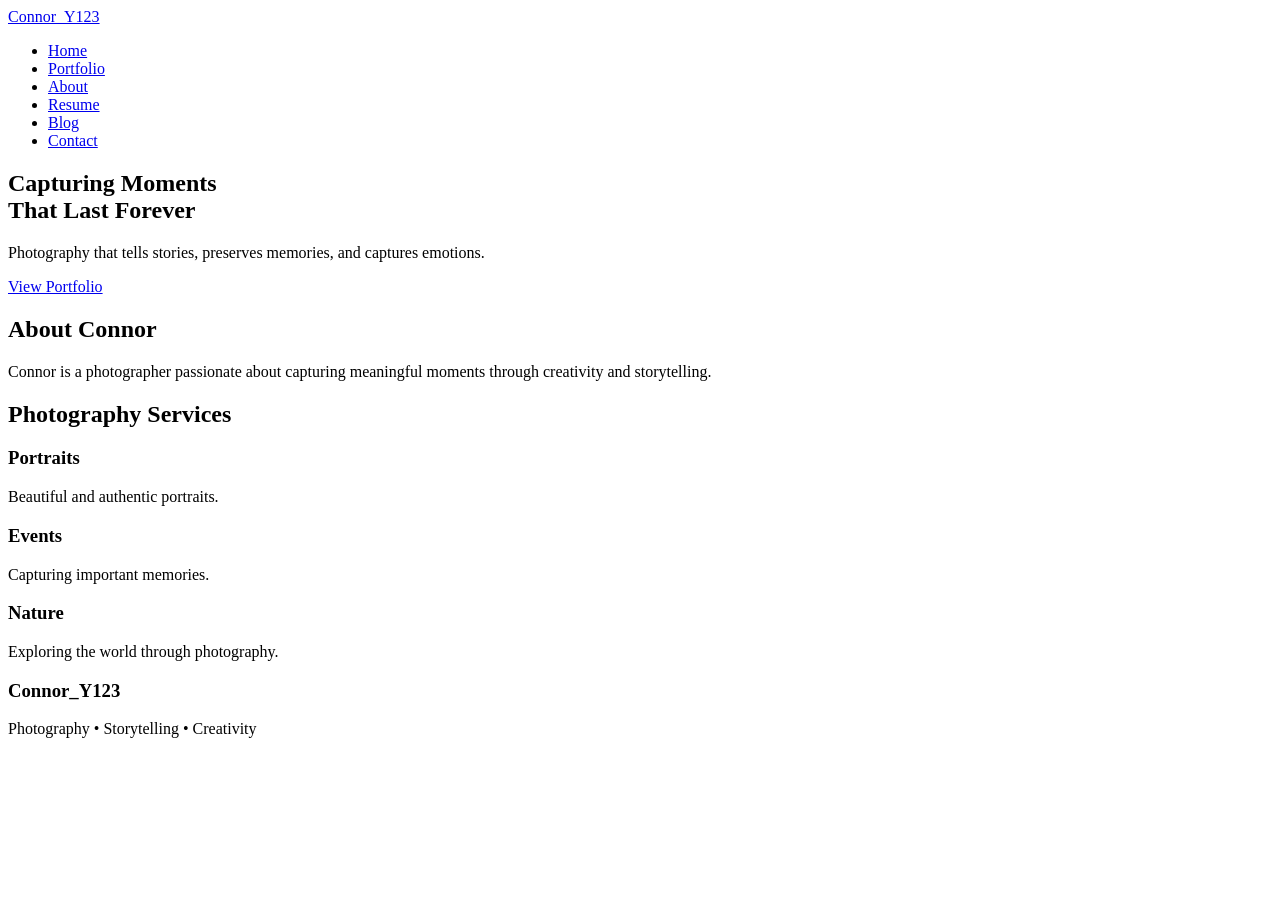
==== index.html @ 64ba4ea8 "Update index.html" ====
<!DOCTYPE html>
<html lang="en">

<head>

    <meta charset="UTF-8">
    <meta name="viewport" content="width=device-width, initial-scale=1.0">

    <title>Connor_Y123 | Photography</title>

    <link rel="stylesheet" href="css/style.css">

</head>


<body>

<header>

    <nav class="navbar">

        <a href="#" class="logo">
            Connor<span>_Y123</span>
        </a>

        <ul class="nav-links">

            <li><a href="#">Home</a></li>
            <li><a href="#">Portfolio</a></li>
            <li><a href="#">About</a></li>
            <li><a href="#">Resume</a></li>
            <li><a href="#">Blog</a></li>
            <li><a href="#">Contact</a></li>

        </ul>

    </nav>

</header>


<section class="hero">

    <div class="hero-content">

        <h1>
            Capturing Moments<br>
            That Last Forever
        </h1>

        <p>
            Photography that tells stories,
            preserves memories, and captures emotions.
        </p>


        <a href="#" class="button">
            View Portfolio
        </a>


    </div>

</section>



<section class="about">

    <h2>
        About Connor
    </h2>

    <p>
        Connor is a photographer passionate about
        capturing meaningful moments through creativity
        and storytelling.
    </p>

</section>



<section class="services">

    <h2>
        Photography Services
    </h2>


    <div class="cards">


        <div class="card">

            <h3>
                Portraits
            </h3>

            <p>
                Beautiful and authentic portraits.
            </p>

        </div>


        <div class="card">

            <h3>
                Events
            </h3>

            <p>
                Capturing important memories.
            </p>

        </div>


        <div class="card">

            <h3>
                Nature
            </h3>

            <p>
                Exploring the world through photography.
            </p>

        </div>


    </div>


</section>


<footer>

    <h3>
        Connor_Y123
    </h3>

    <p>
        Photography • Storytelling • Creativity
    </p>

</footer>


</body>

</html>
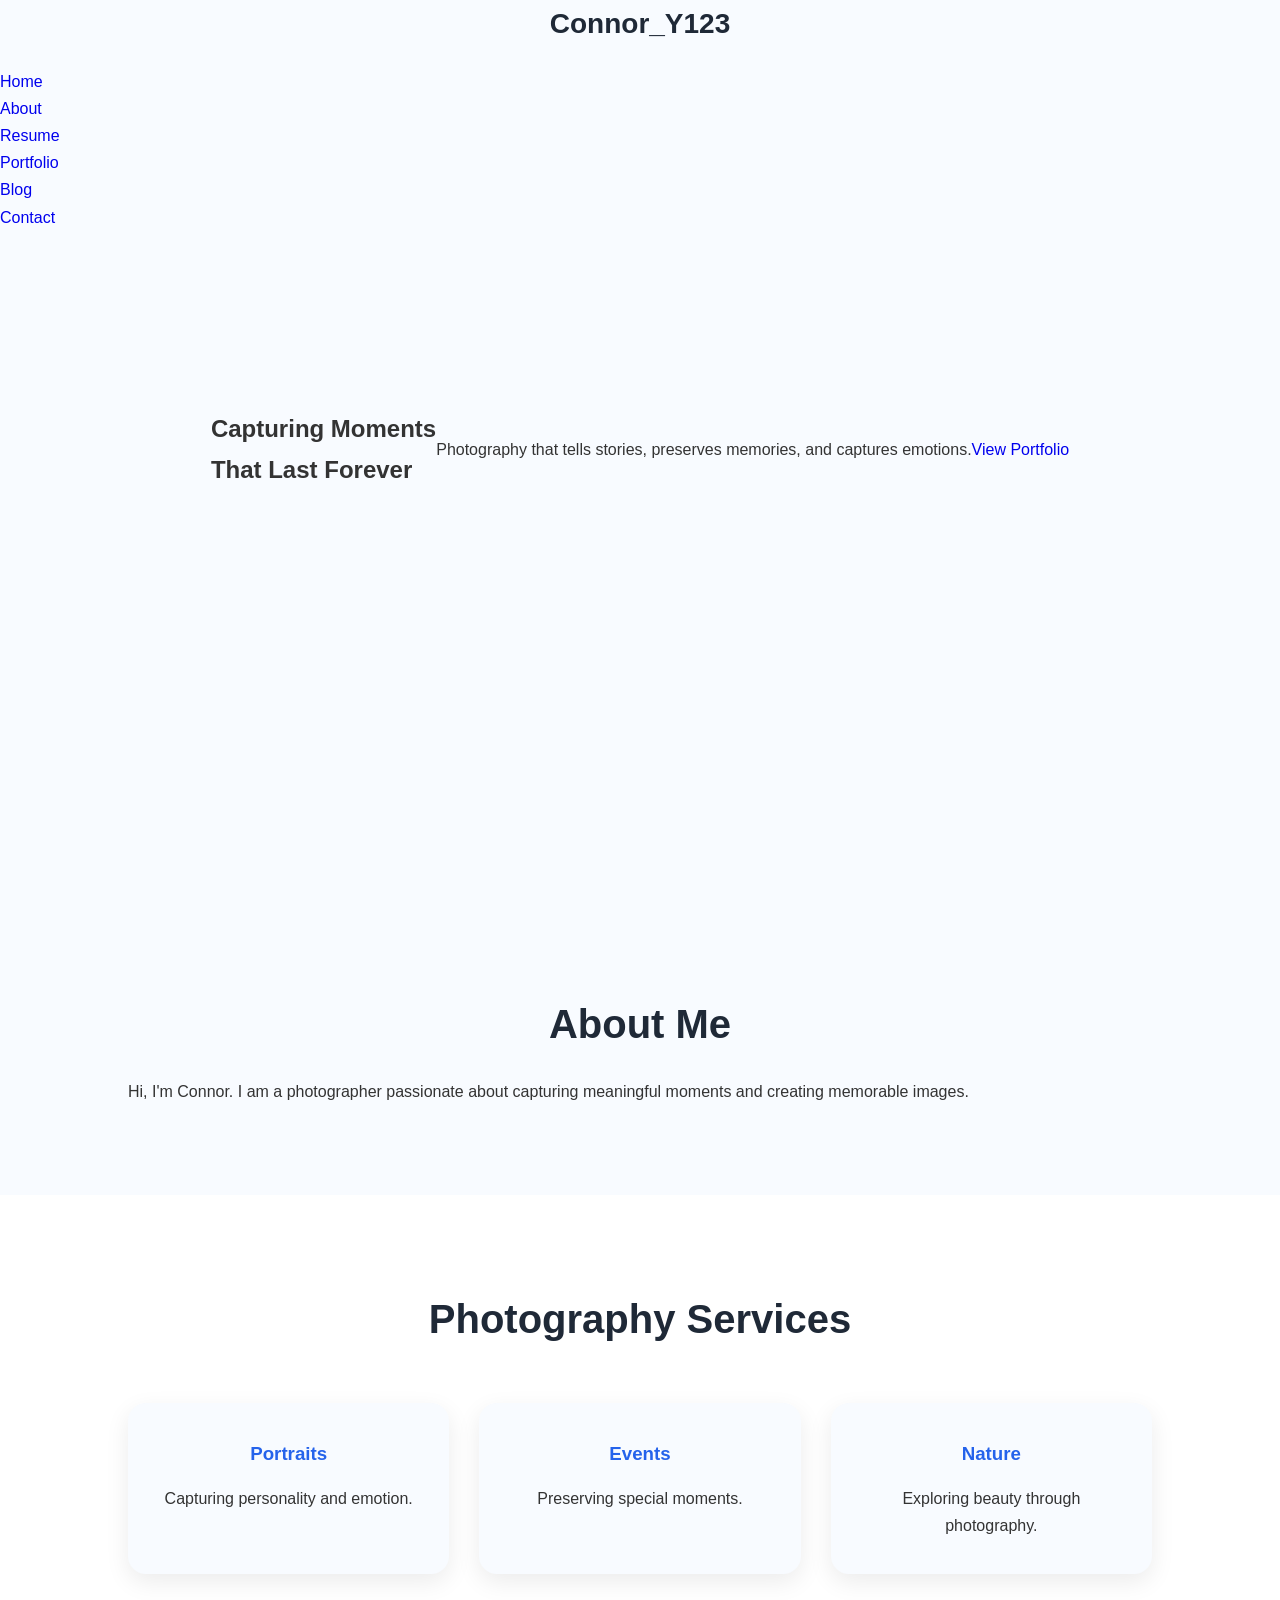
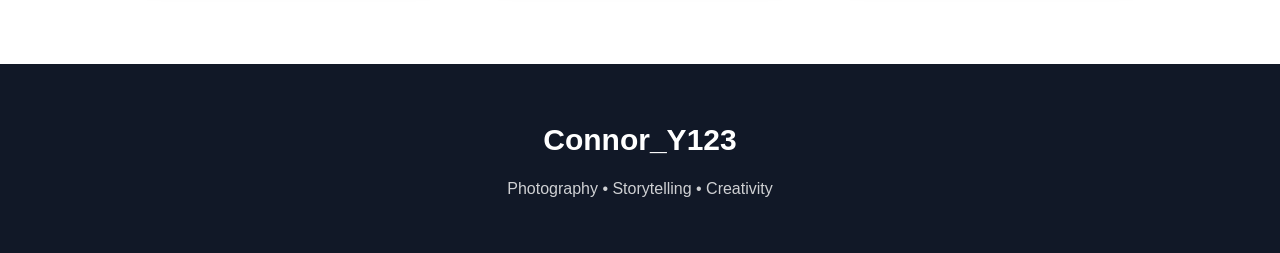
==== commit 85400163: "Update index.html" ====
--- a/index.html
+++ b/index.html
@@ -6,31 +6,32 @@
     <meta charset="UTF-8">
     <meta name="viewport" content="width=device-width, initial-scale=1.0">
 
-    <title>Connor_Y123 | Photography</title>
+    <title>Connor_Y123 Photography</title>
 
-    <link rel="stylesheet" href="css/style.css">
+    <link rel="stylesheet" href="style.css">
 
 </head>
 
 
 <body>
 
+
 <header>
 
-    <nav class="navbar">
+    <nav>
 
-        <a href="#" class="logo">
-            Connor<span>_Y123</span>
-        </a>
+        <h2 class="logo">
+            Connor_Y123
+        </h2>
 
-        <ul class="nav-links">
+        <ul>
 
-            <li><a href="#">Home</a></li>
-            <li><a href="#">Portfolio</a></li>
-            <li><a href="#">About</a></li>
-            <li><a href="#">Resume</a></li>
-            <li><a href="#">Blog</a></li>
-            <li><a href="#">Contact</a></li>
+            <li><a href="index.html">Home</a></li>
+            <li><a href="about.html">About</a></li>
+            <li><a href="resume.html">Resume</a></li>
+            <li><a href="portfolio.html">Portfolio</a></li>
+            <li><a href="blog.html">Blog</a></li>
+            <li><a href="contact.html">Contact</a></li>
 
         </ul>
 
@@ -39,45 +40,42 @@
 </header>
 
 
+
 <section class="hero">
 
-    <div class="hero-content">
+    <h1>
+        Capturing Moments<br>
+        That Last Forever
+    </h1>
 
-        <h1>
-            Capturing Moments<br>
-            That Last Forever
-        </h1>
+    <p>
+        Photography that tells stories,
+        preserves memories, and captures emotions.
+    </p>
 
-        <p>
-            Photography that tells stories,
-            preserves memories, and captures emotions.
-        </p>
-
-
-        <a href="#" class="button">
-            View Portfolio
-        </a>
-
-
-    </div>
+    <a class="button" href="portfolio.html">
+        View Portfolio
+    </a>
 
 </section>
+
 
 
 
 <section class="about">
 
     <h2>
-        About Connor
+        About Me
     </h2>
 
     <p>
-        Connor is a photographer passionate about
-        capturing meaningful moments through creativity
-        and storytelling.
+        Hi, I'm Connor. I am a photographer passionate
+        about capturing meaningful moments and creating
+        memorable images.
     </p>
 
 </section>
+
 
 
 
@@ -98,10 +96,11 @@
             </h3>
 
             <p>
-                Beautiful and authentic portraits.
+                Capturing personality and emotion.
             </p>
 
         </div>
+
 
 
         <div class="card">
@@ -111,10 +110,11 @@
             </h3>
 
             <p>
-                Capturing important memories.
+                Preserving special moments.
             </p>
 
         </div>
+
 
 
         <div class="card">
@@ -124,7 +124,7 @@
             </h3>
 
             <p>
-                Exploring the world through photography.
+                Exploring beauty through photography.
             </p>
 
         </div>
@@ -134,6 +134,8 @@
 
 
 </section>
+
+
 
 
 <footer>
@@ -149,6 +151,7 @@
 </footer>
 
 
+
 </body>
 
 </html>
--- a/style.css
+++ b/style.css
@@ -0,0 +1,1076 @@
+/* ===========================
+   GOOGLE FONT
+=========================== */
+
+@import url('https://fonts.googleapis.com/css2?family=Poppins:wght@300;400;500;600;700;800&display=swap');
+
+/* ===========================
+   RESET
+=========================== */
+
+*{
+    margin:0;
+    padding:0;
+    box-sizing:border-box;
+}
+
+html{
+    scroll-behavior:smooth;
+}
+
+body{
+    font-family:'Poppins',sans-serif;
+    background:#f8fbff;
+    color:#333;
+    line-height:1.7;
+}
+
+img{
+    width:100%;
+    display:block;
+}
+
+a{
+    text-decoration:none;
+}
+
+ul{
+    list-style:none;
+}
+
+section{
+    padding:90px 10%;
+}
+
+/* ===========================
+   COLORS
+=========================== */
+
+:root{
+
+    --primary:#2563eb;
+    --primary-dark:#1e40af;
+    --light-blue:#dbeafe;
+    --white:#ffffff;
+    --dark:#1f2937;
+    --gray:#6b7280;
+    --light:#f8fbff;
+
+}
+
+/* ===========================
+   BUTTONS
+=========================== */
+
+.btn{
+
+    display:inline-block;
+    margin-top:20px;
+    padding:14px 32px;
+
+    border-radius:50px;
+
+    font-weight:600;
+
+    transition:.35s ease;
+
+}
+
+.primary-btn{
+
+    background:var(--primary);
+    color:white;
+
+}
+
+.primary-btn:hover{
+
+    background:var(--primary-dark);
+
+    transform:translateY(-3px);
+
+}
+
+.secondary-btn{
+
+    border:2px solid white;
+    color:white;
+
+}
+
+.secondary-btn:hover{
+
+    background:white;
+    color:var(--primary);
+
+}
+
+/* ===========================
+   NAVBAR
+=========================== */
+
+header{
+
+    position:fixed;
+    width:100%;
+
+    top:0;
+    left:0;
+
+    z-index:1000;
+
+}
+
+.navbar{
+
+    display:flex;
+
+    justify-content:space-between;
+
+    align-items:center;
+
+    padding:20px 10%;
+
+    background:rgba(255,255,255,.92);
+
+    backdrop-filter:blur(12px);
+
+    box-shadow:0 2px 15px rgba(0,0,0,.06);
+
+}
+
+.logo{
+
+    font-size:28px;
+
+    font-weight:700;
+
+    color:var(--dark);
+
+}
+
+.logo span{
+
+    color:var(--primary);
+
+}
+
+.nav-links{
+
+    display:flex;
+
+    gap:35px;
+
+}
+
+.nav-links a{
+
+    color:var(--dark);
+
+    font-weight:500;
+
+    transition:.3s;
+
+}
+
+.nav-links a:hover{
+
+    color:var(--primary);
+
+}
+
+.active{
+
+    color:var(--primary)!important;
+
+}
+
+/* ===========================
+   PAGE HERO
+=========================== */
+
+.page-hero{
+
+    margin-top:90px;
+
+    text-align:center;
+
+    background:linear-gradient(135deg,#2563eb,#1e3a8a);
+
+    color:white;
+
+    padding:120px 10%;
+
+}
+
+.page-hero h1{
+
+    font-size:58px;
+
+    margin-bottom:20px;
+
+}
+
+.page-hero p{
+
+    font-size:20px;
+
+    opacity:.9;
+
+    max-width:650px;
+
+    margin:auto;
+
+}
+
+/* ===========================
+   GENERAL HEADINGS
+=========================== */
+
+h2{
+
+    font-size:40px;
+
+    color:var(--dark);
+
+    margin-bottom:20px;
+
+    text-align:center;
+
+}
+
+.section-text{
+
+    text-align:center;
+
+    color:var(--gray);
+
+    max-width:700px;
+
+    margin:auto;
+
+    margin-bottom:50px;
+
+}
+
+/* ===========================
+   FOOTER
+=========================== */
+
+footer{
+
+    background:#111827;
+
+    color:white;
+
+    text-align:center;
+
+    padding:50px 10%;
+
+}
+
+footer h3{
+
+    font-size:30px;
+
+    margin-bottom:10px;
+
+}
+
+.footer-links{
+
+    display:flex;
+
+    justify-content:center;
+
+    gap:30px;
+
+    margin:25px 0;
+
+    flex-wrap:wrap;
+
+}
+
+.footer-links a{
+
+    color:white;
+
+    transition:.3s;
+
+}
+
+.footer-links a:hover{
+
+    color:#60a5fa;
+
+}
+
+footer p{
+
+    opacity:.8;
+
+}
+
+/*==================================
+HERO
+==================================*/
+
+.hero{
+
+    height:100vh;
+
+    background:url("../images/hero.jpg") center center/cover no-repeat;
+
+    position:relative;
+
+    display:flex;
+
+    align-items:center;
+
+    justify-content:center;
+
+}
+
+.hero-overlay{
+
+    position:absolute;
+
+    inset:0;
+
+    background:rgba(0,0,0,.45);
+
+}
+
+.hero-content{
+
+    position:relative;
+
+    z-index:2;
+
+    max-width:750px;
+
+    text-align:center;
+
+    color:white;
+
+}
+
+.hero-content h1{
+
+    font-size:68px;
+
+    font-weight:700;
+
+    line-height:1.1;
+
+    margin-bottom:25px;
+
+}
+
+.hero-content p{
+
+    font-size:20px;
+
+    margin-bottom:35px;
+
+    opacity:.95;
+
+}
+
+.hero-buttons{
+
+    display:flex;
+
+    justify-content:center;
+
+    gap:20px;
+
+    flex-wrap:wrap;
+
+}
+
+/*==================================
+FEATURED GALLERY
+==================================*/
+
+.featured{
+
+    background:white;
+
+}
+
+.gallery{
+
+    display:grid;
+
+    grid-template-columns:repeat(auto-fit,minmax(300px,1fr));
+
+    gap:25px;
+
+    margin-top:60px;
+
+}
+
+.gallery img{
+
+    height:300px;
+
+    object-fit:cover;
+
+    border-radius:18px;
+
+    transition:.4s;
+
+    cursor:pointer;
+
+    box-shadow:0 10px 25px rgba(0,0,0,.08);
+
+}
+
+.gallery img:hover{
+
+    transform:scale(1.05);
+
+    box-shadow:0 15px 35px rgba(37,99,235,.25);
+
+}
+
+/*==================================
+ABOUT PREVIEW
+==================================*/
+
+.about-preview{
+
+    display:grid;
+
+    grid-template-columns:1fr 1fr;
+
+    gap:70px;
+
+    align-items:center;
+
+    background:#f8fbff;
+
+}
+
+.about-image img{
+
+    border-radius:25px;
+
+    box-shadow:0 20px 40px rgba(0,0,0,.12);
+
+}
+
+.about-text h2{
+
+    text-align:left;
+
+}
+
+.about-text p{
+
+    color:#555;
+
+    margin:25px 0;
+
+    font-size:18px;
+
+}
+
+/*==================================
+SERVICES
+==================================*/
+
+.services{
+
+    background:white;
+
+}
+
+.service-container{
+
+    display:grid;
+
+    grid-template-columns:repeat(auto-fit,minmax(250px,1fr));
+
+    gap:30px;
+
+    margin-top:50px;
+
+}
+
+.service-card{
+
+    background:white;
+
+    padding:40px;
+
+    text-align:center;
+
+    border-radius:18px;
+
+    transition:.35s;
+
+    box-shadow:0 8px 25px rgba(0,0,0,.08);
+
+}
+
+.service-card:hover{
+
+    transform:translateY(-10px);
+
+    box-shadow:0 18px 35px rgba(37,99,235,.2);
+
+}
+
+.service-card h3{
+
+    margin-bottom:18px;
+
+    color:#2563eb;
+
+    font-size:25px;
+
+}
+
+.service-card p{
+
+    color:#666;
+
+}
+
+/*==================================
+BLOG
+==================================*/
+
+.blog-preview{
+
+    background:#f8fbff;
+
+}
+
+.blog-container{
+
+    display:grid;
+
+    grid-template-columns:repeat(auto-fit,minmax(350px,1fr));
+
+    gap:35px;
+
+    margin-top:50px;
+
+}
+
+.blog-card{
+
+    background:white;
+
+    border-radius:20px;
+
+    overflow:hidden;
+
+    transition:.35s;
+
+    box-shadow:0 10px 25px rgba(0,0,0,.08);
+
+}
+
+.blog-card:hover{
+
+    transform:translateY(-8px);
+
+}
+
+.blog-card img{
+
+    height:240px;
+
+    object-fit:cover;
+
+}
+
+.blog-info{
+
+    padding:30px;
+
+}
+
+.blog-info h3{
+
+    margin-bottom:15px;
+
+}
+
+.blog-info p{
+
+    color:#666;
+
+    margin-bottom:20px;
+
+}
+
+.blog-info a{
+
+    color:#2563eb;
+
+    font-weight:600;
+
+}
+
+/*==================================
+CALL TO ACTION
+==================================*/
+
+.cta{
+
+    background:linear-gradient(135deg,#2563eb,#1e40af);
+
+    color:white;
+
+    text-align:center;
+
+}
+
+.cta h2{
+
+    color:white;
+
+    font-size:48px;
+
+}
+
+.cta p{
+
+    max-width:700px;
+
+    margin:20px auto 35px;
+
+    font-size:18px;
+
+}
+
+/*==================================
+ABOUT PAGE
+==================================*/
+
+.about-page{
+
+    display:grid;
+
+    grid-template-columns:1fr 1fr;
+
+    gap:70px;
+
+    align-items:center;
+
+    background:white;
+
+}
+
+.about-page img{
+
+    border-radius:25px;
+
+    box-shadow:0 15px 40px rgba(0,0,0,.12);
+
+}
+
+.about-content h2{
+
+    text-align:left;
+
+    margin-bottom:20px;
+
+}
+
+.about-content p{
+
+    color:#555;
+
+    margin-bottom:20px;
+
+    font-size:17px;
+
+}
+
+/*==================================
+MISSION
+==================================*/
+
+.mission{
+
+    background:#dbeafe;
+
+    text-align:center;
+
+}
+
+.mission p{
+
+    max-width:850px;
+
+    margin:auto;
+
+    font-size:18px;
+
+    color:#374151;
+
+}
+
+/*==================================
+SPECIALTIES
+==================================*/
+
+.specialties{
+
+    background:white;
+
+}
+
+.cards{
+
+    display:grid;
+
+    grid-template-columns:repeat(auto-fit,minmax(250px,1fr));
+
+    gap:30px;
+
+    margin-top:50px;
+
+}
+
+.card{
+
+    background:#f8fbff;
+
+    padding:35px;
+
+    border-radius:18px;
+
+    text-align:center;
+
+    transition:.3s;
+
+    box-shadow:0 8px 25px rgba(0,0,0,.08);
+
+}
+
+.card:hover{
+
+    transform:translateY(-8px);
+
+    box-shadow:0 18px 35px rgba(37,99,235,.18);
+
+}
+
+.card h3{
+
+    color:#2563eb;
+
+    margin-bottom:15px;
+
+}
+
+/*==================================
+GEAR
+==================================*/
+
+.gear{
+
+    background:#f8fbff;
+
+}
+
+.gear-grid{
+
+    display:grid;
+
+    grid-template-columns:repeat(auto-fit,minmax(220px,1fr));
+
+    gap:25px;
+
+    margin-top:50px;
+
+}
+
+.gear-box{
+
+    background:white;
+
+    padding:30px;
+
+    text-align:center;
+
+    border-radius:18px;
+
+    box-shadow:0 8px 25px rgba(0,0,0,.08);
+
+}
+
+.gear-box h3{
+
+    margin-bottom:15px;
+
+    color:#2563eb;
+
+}
+
+/*==================================
+FUN FACTS
+==================================*/
+
+.fun-facts{
+
+    background:white;
+
+}
+
+.facts{
+
+    display:grid;
+
+    grid-template-columns:repeat(auto-fit,minmax(180px,1fr));
+
+    gap:25px;
+
+    margin-top:50px;
+
+}
+
+.fact{
+
+    background:#2563eb;
+
+    color:white;
+
+    padding:35px;
+
+    border-radius:18px;
+
+    text-align:center;
+
+}
+
+.fact h3{
+
+    font-size:42px;
+
+    margin-bottom:15px;
+
+}
+
+/*==================================
+RESUME PAGE
+==================================*/
+
+.resume-section{
+
+    background:white;
+
+}
+
+.resume-card{
+
+    background:#f8fbff;
+
+    max-width:900px;
+
+    margin:35px auto;
+
+    padding:35px;
+
+    border-radius:20px;
+
+    box-shadow:0 10px 25px rgba(0,0,0,.08);
+
+}
+
+.resume-card h3{
+
+    color:#2563eb;
+
+    margin-bottom:10px;
+
+}
+
+.resume-card h4{
+
+    color:#6b7280;
+
+    margin-bottom:20px;
+
+}
+
+.resume-card ul{
+
+    list-style:disc;
+
+    padding-left:25px;
+
+}
+
+.resume-card li{
+
+    margin-bottom:10px;
+
+}
+
+/*==================================
+SKILLS
+==================================*/
+
+.skills-grid{
+
+    display:grid;
+
+    grid-template-columns:repeat(auto-fit,minmax(170px,1fr));
+
+    gap:18px;
+
+    margin-top:40px;
+
+}
+
+.skill{
+
+    background:#2563eb;
+
+    color:white;
+
+    padding:16px;
+
+    border-radius:50px;
+
+    text-align:center;
+
+    font-weight:600;
+
+    transition:.3s;
+
+}
+
+.skill:hover{
+
+    background:#1e40af;
+
+    transform:scale(1.05);
+
+}
+
+/*==================================
+SMOOTH ANIMATIONS
+==================================*/
+
+.gallery img,
+.service-card,
+.card,
+.resume-card,
+.blog-card,
+.gear-box,
+.fact{
+
+    transition:all .35s ease;
+
+}
+
+/*==================================
+RESPONSIVE
+==================================*/
+
+@media(max-width:900px){
+
+    .hero-content h1{
+
+        font-size:48px;
+
+    }
+
+    .page-hero h1{
+
+        font-size:42px;
+
+    }
+
+    .about-preview,
+    .about-page{
+
+        grid-template-columns:1fr;
+
+        text-align:center;
+
+    }
+
+    .about-text h2,
+    .about-content h2{
+
+        text-align:center;
+
+    }
+
+    .navbar{
+
+        flex-direction:column;
+
+        gap:15px;
+
+        padding:20px;
+
+    }
+
+    .nav-links{
+
+        flex-wrap:wrap;
+
+        justify-content:center;
+
+        gap:18px;
+
+    }
+
+}
+
+@media(max-width:600px){
+
+    section{
+
+        padding:70px 8%;
+
+    }
+
+    .hero-content h1{
+
+        font-size:38px;
+
+    }
+
+    .hero-content p{
+
+        font-size:17px;
+
+    }
+
+    .page-hero{
+
+        padding:90px 8%;
+
+    }
+
+    .page-hero h1{
+
+        font-size:34px;
+
+    }
+
+    h2{
+
+        font-size:30px;
+
+    }
+
+    .cta h2{
+
+        font-size:34px;
+
+    }
+
+}
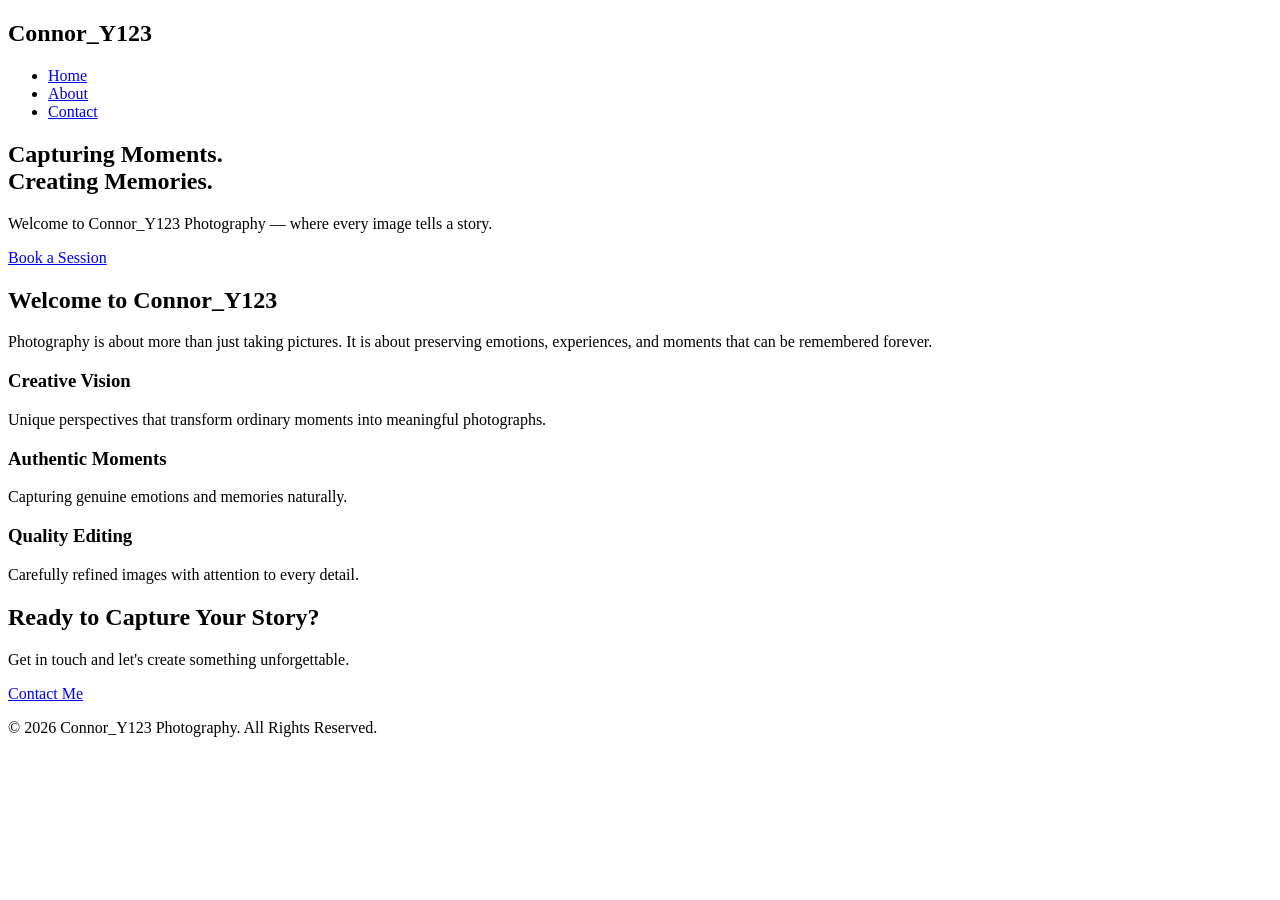
==== commit eae00324: "Update index.html" ====
--- a/index.html
+++ b/index.html
@@ -2,154 +2,114 @@
 <html lang="en">
 
 <head>
-
     <meta charset="UTF-8">
     <meta name="viewport" content="width=device-width, initial-scale=1.0">
-
-    <title>Connor_Y123 Photography</title>
-
-    <link rel="stylesheet" href="style.css">
-
+    <title>Connor_Y123 | Photography</title>
+    <link rel="stylesheet" href="css/style.css">
 </head>
-
 
 <body>
 
+    <!-- Navigation -->
+    <header>
+        <nav>
+            <h1 class="logo">Connor_Y123</h1>
 
-<header>
-
-    <nav>
-
-        <h2 class="logo">
-            Connor_Y123
-        </h2>
-
-        <ul>
-
-            <li><a href="index.html">Home</a></li>
-            <li><a href="about.html">About</a></li>
-            <li><a href="resume.html">Resume</a></li>
-            <li><a href="portfolio.html">Portfolio</a></li>
-            <li><a href="blog.html">Blog</a></li>
-            <li><a href="contact.html">Contact</a></li>
-
-        </ul>
-
-    </nav>
-
-</header>
+            <ul>
+                <li><a href="index.html">Home</a></li>
+                <li><a href="about.html">About</a></li>
+                <li><a href="contact.html">Contact</a></li>
+            </ul>
+        </nav>
+    </header>
 
 
+    <!-- Hero Section -->
+    <section class="hero">
 
-<section class="hero">
+        <div class="hero-content">
+            <h2>Capturing Moments.<br>Creating Memories.</h2>
 
-    <h1>
-        Capturing Moments<br>
-        That Last Forever
-    </h1>
+            <p>
+                Welcome to Connor_Y123 Photography — where every image tells a story.
+            </p>
 
-    <p>
-        Photography that tells stories,
-        preserves memories, and captures emotions.
-    </p>
+            <a href="contact.html" class="button">
+                Book a Session
+            </a>
+        </div>
 
-    <a class="button" href="portfolio.html">
-        View Portfolio
-    </a>
-
-</section>
+    </section>
 
 
+    <!-- Introduction Section -->
+    <section class="intro">
+
+        <h2>Welcome to Connor_Y123</h2>
+
+        <p>
+            Photography is about more than just taking pictures.
+            It is about preserving emotions, experiences, and moments
+            that can be remembered forever.
+        </p>
+
+    </section>
 
 
-<section class="about">
+    <!-- Features Section -->
+    <section class="features">
 
-    <h2>
-        About Me
-    </h2>
-
-    <p>
-        Hi, I'm Connor. I am a photographer passionate
-        about capturing meaningful moments and creating
-        memorable images.
-    </p>
-
-</section>
-
-
-
-
-<section class="services">
-
-    <h2>
-        Photography Services
-    </h2>
-
-
-    <div class="cards">
+        <div class="card">
+            <h3>Creative Vision</h3>
+            <p>
+                Unique perspectives that transform ordinary moments
+                into meaningful photographs.
+            </p>
+        </div>
 
 
         <div class="card">
-
-            <h3>
-                Portraits
-            </h3>
-
+            <h3>Authentic Moments</h3>
             <p>
-                Capturing personality and emotion.
+                Capturing genuine emotions and memories naturally.
             </p>
-
         </div>
 
 
-
         <div class="card">
-
-            <h3>
-                Events
-            </h3>
-
+            <h3>Quality Editing</h3>
             <p>
-                Preserving special moments.
+                Carefully refined images with attention to every detail.
             </p>
-
         </div>
 
+    </section>
 
 
-        <div class="card">
+    <!-- Call To Action -->
+    <section class="cta">
 
-            <h3>
-                Nature
-            </h3>
+        <h2>Ready to Capture Your Story?</h2>
 
-            <p>
-                Exploring beauty through photography.
-            </p>
+        <p>
+            Get in touch and let's create something unforgettable.
+        </p>
 
-        </div>
+        <a href="contact.html" class="button">
+            Contact Me
+        </a>
+
+    </section>
 
 
-    </div>
+    <!-- Footer -->
+    <footer>
 
+        <p>
+            © 2026 Connor_Y123 Photography. All Rights Reserved.
+        </p>
 
-</section>
-
-
-
-
-<footer>
-
-    <h3>
-        Connor_Y123
-    </h3>
-
-    <p>
-        Photography • Storytelling • Creativity
-    </p>
-
-</footer>
-
+    </footer>
 
 
 </body>
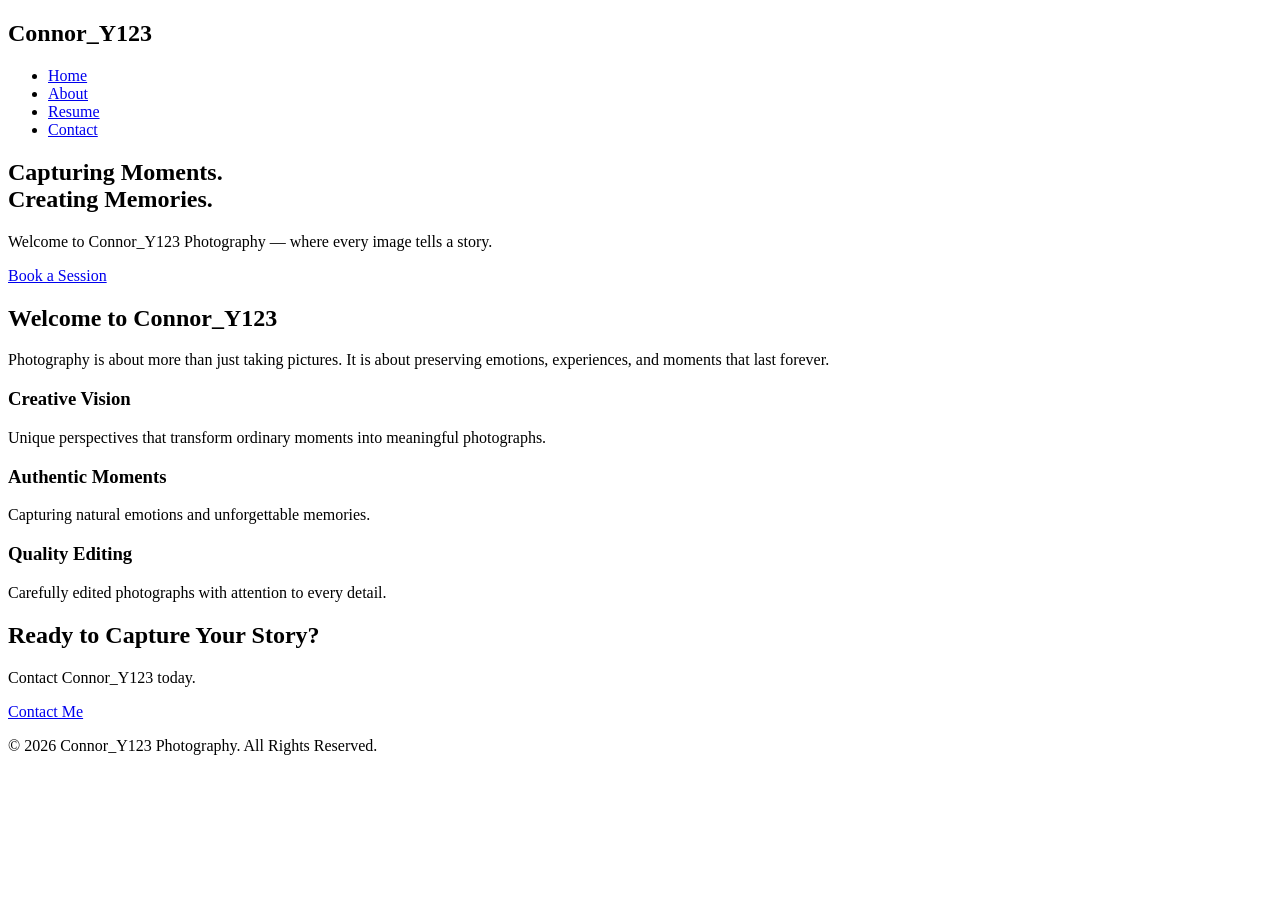
==== commit 5e9b5c86: "Update index.html" ====
--- a/index.html
+++ b/index.html
@@ -10,7 +10,6 @@
 
 <body>
 
-    <!-- Navigation -->
     <header>
         <nav>
             <h1 class="logo">Connor_Y123</h1>
@@ -18,91 +17,101 @@
             <ul>
                 <li><a href="index.html">Home</a></li>
                 <li><a href="about.html">About</a></li>
+                <li><a href="resume.html">Resume</a></li>
                 <li><a href="contact.html">Contact</a></li>
             </ul>
+
         </nav>
     </header>
 
 
-    <!-- Hero Section -->
-    <section class="hero">
+    <main>
 
-        <div class="hero-content">
-            <h2>Capturing Moments.<br>Creating Memories.</h2>
+        <section class="hero">
+
+            <div class="hero-content">
+
+                <h2>
+                    Capturing Moments.<br>
+                    Creating Memories.
+                </h2>
+
+                <p>
+                    Welcome to Connor_Y123 Photography —
+                    where every image tells a story.
+                </p>
+
+                <a href="contact.html" class="button">
+                    Book a Session
+                </a>
+
+            </div>
+
+        </section>
+
+
+        <section class="intro">
+
+            <h2>Welcome to Connor_Y123</h2>
 
             <p>
-                Welcome to Connor_Y123 Photography — where every image tells a story.
+                Photography is about more than just taking pictures.
+                It is about preserving emotions, experiences,
+                and moments that last forever.
+            </p>
+
+        </section>
+
+
+        <section class="features">
+
+            <div class="card">
+                <h3>Creative Vision</h3>
+                <p>
+                    Unique perspectives that transform ordinary
+                    moments into meaningful photographs.
+                </p>
+            </div>
+
+
+            <div class="card">
+                <h3>Authentic Moments</h3>
+                <p>
+                    Capturing natural emotions and unforgettable memories.
+                </p>
+            </div>
+
+
+            <div class="card">
+                <h3>Quality Editing</h3>
+                <p>
+                    Carefully edited photographs with attention
+                    to every detail.
+                </p>
+            </div>
+
+        </section>
+
+
+        <section class="cta">
+
+            <h2>
+                Ready to Capture Your Story?
+            </h2>
+
+            <p>
+                Contact Connor_Y123 today.
             </p>
 
             <a href="contact.html" class="button">
-                Book a Session
+                Contact Me
             </a>
-        </div>
 
-    </section>
+        </section>
+
+    </main>
 
 
-    <!-- Introduction Section -->
-    <section class="intro">
-
-        <h2>Welcome to Connor_Y123</h2>
-
-        <p>
-            Photography is about more than just taking pictures.
-            It is about preserving emotions, experiences, and moments
-            that can be remembered forever.
-        </p>
-
-    </section>
-
-
-    <!-- Features Section -->
-    <section class="features">
-
-        <div class="card">
-            <h3>Creative Vision</h3>
-            <p>
-                Unique perspectives that transform ordinary moments
-                into meaningful photographs.
-            </p>
-        </div>
-
-
-        <div class="card">
-            <h3>Authentic Moments</h3>
-            <p>
-                Capturing genuine emotions and memories naturally.
-            </p>
-        </div>
-
-
-        <div class="card">
-            <h3>Quality Editing</h3>
-            <p>
-                Carefully refined images with attention to every detail.
-            </p>
-        </div>
-
-    </section>
-
-
-    <!-- Call To Action -->
-    <section class="cta">
-
-        <h2>Ready to Capture Your Story?</h2>
-
-        <p>
-            Get in touch and let's create something unforgettable.
-        </p>
-
-        <a href="contact.html" class="button">
-            Contact Me
-        </a>
-
-    </section>
-
-
-    <!-- Footer -->
     <footer>
 
         <p>
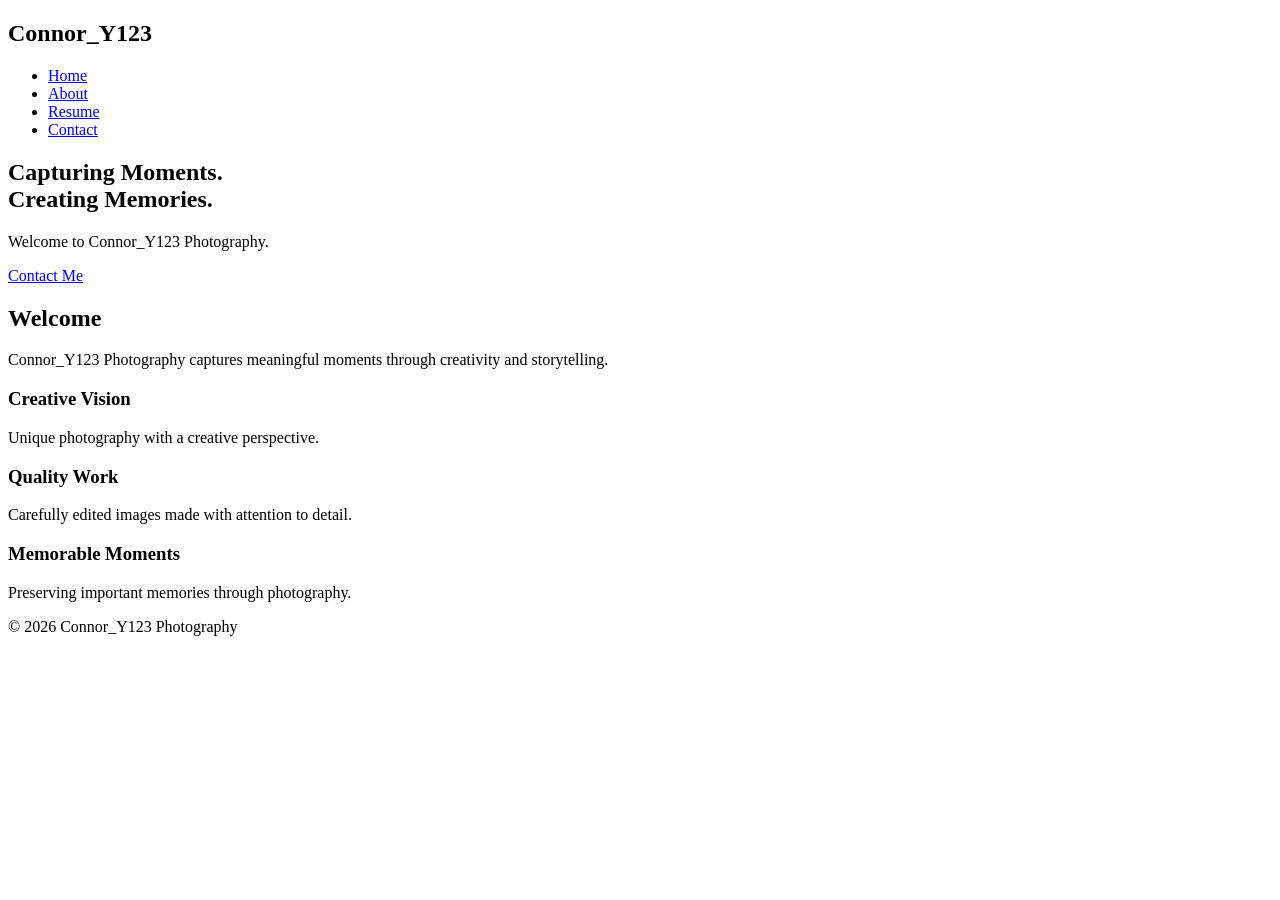
==== commit 4d57a88e: "Update index.html" ====
--- a/index.html
+++ b/index.html
@@ -4,14 +4,19 @@
 <head>
     <meta charset="UTF-8">
     <meta name="viewport" content="width=device-width, initial-scale=1.0">
-    <title>Connor_Y123 | Photography</title>
+
+    <title>Connor_Y123 Photography</title>
+
     <link rel="stylesheet" href="css/style.css">
 </head>
+
 
 <body>
 
     <header>
+
         <nav>
+
             <h1 class="logo">Connor_Y123</h1>
 
             <ul>
@@ -22,6 +27,7 @@
             </ul>
 
         </nav>
+
     </header>
 
 
@@ -29,35 +35,26 @@
 
         <section class="hero">
 
-            <div class="hero-content">
+            <h2>Capturing Moments.<br>Creating Memories.</h2>
 
-                <h2>
-                    Capturing Moments.<br>
-                    Creating Memories.
-                </h2>
+            <p>
+                Welcome to Connor_Y123 Photography.
+            </p>
 
-                <p>
-                    Welcome to Connor_Y123 Photography —
-                    where every image tells a story.
-                </p>
-
-                <a href="contact.html" class="button">
-                    Book a Session
-                </a>
-
-            </div>
+            <a href="contact.html" class="button">
+                Contact Me
+            </a>
 
         </section>
 
 
         <section class="intro">
 
-            <h2>Welcome to Connor_Y123</h2>
+            <h2>Welcome</h2>
 
             <p>
-                Photography is about more than just taking pictures.
-                It is about preserving emotions, experiences,
-                and moments that last forever.
+                Connor_Y123 Photography captures meaningful moments
+                through creativity and storytelling.
             </p>
 
         </section>
@@ -66,48 +63,39 @@
         <section class="features">
 
             <div class="card">
+
                 <h3>Creative Vision</h3>
+
                 <p>
-                    Unique perspectives that transform ordinary
-                    moments into meaningful photographs.
+                    Unique photography with a creative perspective.
                 </p>
+
             </div>
 
 
             <div class="card">
-                <h3>Authentic Moments</h3>
+
+                <h3>Quality Work</h3>
+
                 <p>
-                    Capturing natural emotions and unforgettable memories.
+                    Carefully edited images made with attention to detail.
                 </p>
+
             </div>
 
 
             <div class="card">
-                <h3>Quality Editing</h3>
+
+                <h3>Memorable Moments</h3>
+
                 <p>
-                    Carefully edited photographs with attention
-                    to every detail.
+                    Preserving important memories through photography.
                 </p>
+
             </div>
 
         </section>
 
-
-        <section class="cta">
-
-            <h2>
-                Ready to Capture Your Story?
-            </h2>
-
-            <p>
-                Contact Connor_Y123 today.
-            </p>
-
-            <a href="contact.html" class="button">
-                Contact Me
-            </a>
-
-        </section>
 
     </main>
 
@@ -115,7 +103,7 @@
     <footer>
 
         <p>
-            © 2026 Connor_Y123 Photography. All Rights Reserved.
+            © 2026 Connor_Y123 Photography
         </p>
 
     </footer>
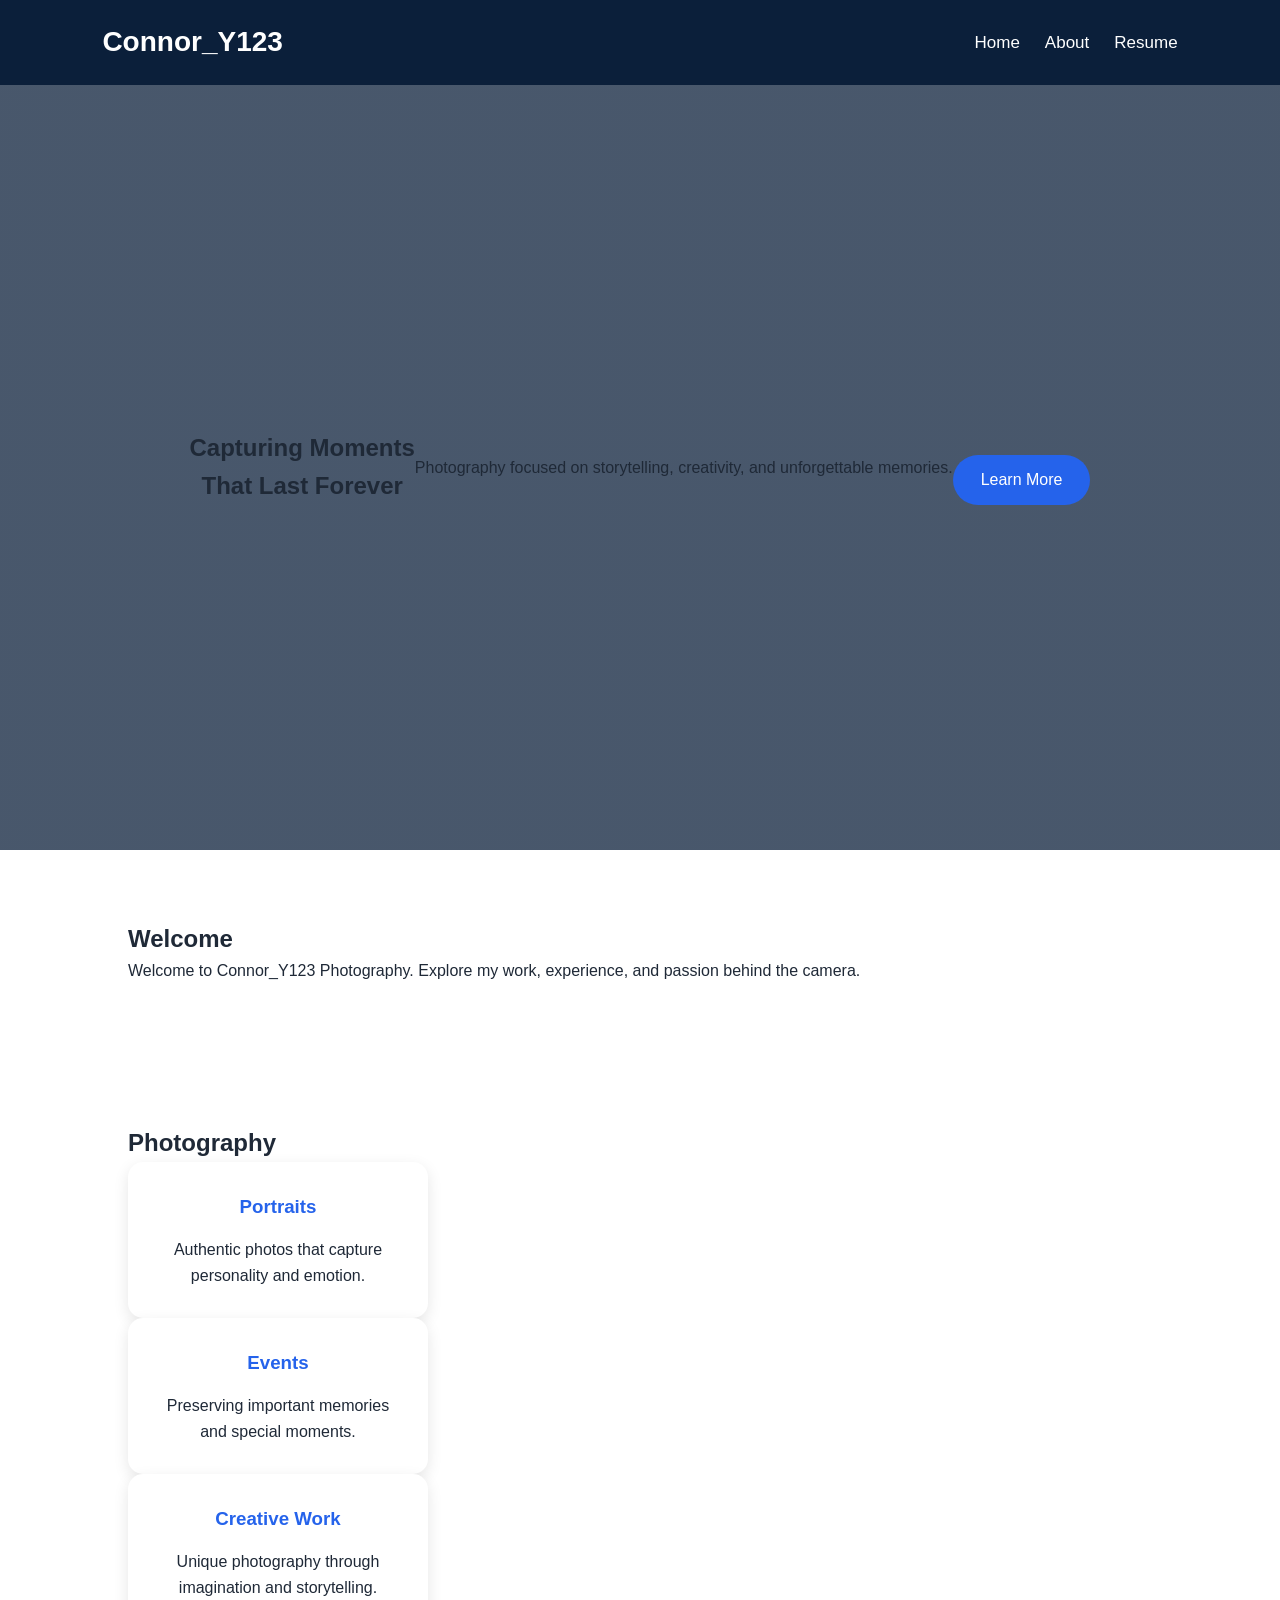
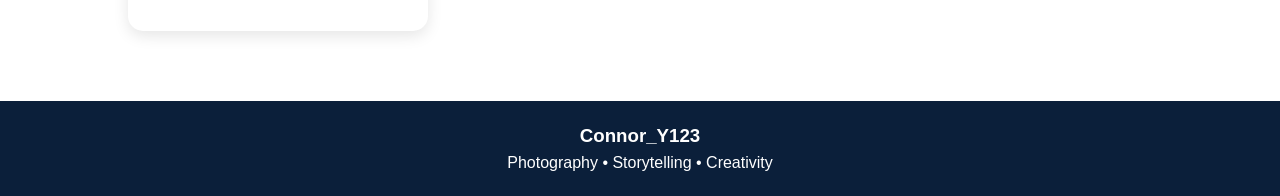
==== commit 8bdbc67d: "Update index.html" ====
--- a/index.html
+++ b/index.html
@@ -4,111 +4,93 @@
 <head>
     <meta charset="UTF-8">
     <meta name="viewport" content="width=device-width, initial-scale=1.0">
-
-    <title>Connor_Y123 Photography</title>
-
-    <link rel="stylesheet" href="css/style.css">
+    <title>Connor_Y123 | Photography</title>
+    <link rel="stylesheet" href="style.css">
 </head>
-
 
 <body>
 
-    <header>
+<header>
+    <nav>
+        <h2 class="logo">Connor_Y123</h2>
 
-        <nav>
-
-            <h1 class="logo">Connor_Y123</h1>
-
-            <ul>
-                <li><a href="index.html">Home</a></li>
-                <li><a href="about.html">About</a></li>
-                <li><a href="resume.html">Resume</a></li>
-                <li><a href="contact.html">Contact</a></li>
-            </ul>
-
-        </nav>
-
-    </header>
+        <ul>
+            <li><a href="index.html">Home</a></li>
+            <li><a href="about.html">About</a></li>
+            <li><a href="resume.html">Resume</a></li>
+        </ul>
+    </nav>
+</header>
 
 
-    <main>
+<section class="hero">
 
-        <section class="hero">
+    <h1>
+        Capturing Moments<br>
+        That Last Forever
+    </h1>
 
-            <h2>Capturing Moments.<br>Creating Memories.</h2>
+    <p>
+        Photography focused on storytelling,
+        creativity, and unforgettable memories.
+    </p>
 
-            <p>
-                Welcome to Connor_Y123 Photography.
-            </p>
+    <a href="about.html" class="button">
+        Learn More
+    </a>
 
-            <a href="contact.html" class="button">
-                Contact Me
-            </a>
-
-        </section>
+</section>
 
 
-        <section class="intro">
+<section>
 
-            <h2>Welcome</h2>
+    <h2>Welcome</h2>
 
-            <p>
-                Connor_Y123 Photography captures meaningful moments
-                through creativity and storytelling.
-            </p>
+    <p class="text">
+        Welcome to Connor_Y123 Photography.
+        Explore my work, experience, and passion
+        behind the camera.
+    </p>
 
-        </section>
+</section>
 
 
-        <section class="features">
+<section class="services">
 
-            <div class="card">
+    <h2>Photography</h2>
 
-                <h3>Creative Vision</h3>
+    <div class="cards">
 
-                <p>
-                    Unique photography with a creative perspective.
-                </p>
+        <div class="card">
+            <h3>Portraits</h3>
+            <p>Authentic photos that capture personality and emotion.</p>
+        </div>
 
-            </div>
+        <div class="card">
+            <h3>Events</h3>
+            <p>Preserving important memories and special moments.</p>
+        </div>
+
+        <div class="card">
+            <h3>Creative Work</h3>
+            <p>Unique photography through imagination and storytelling.</p>
+        </div>
+
+    </div>
+
+</section>
 
 
-            <div class="card">
+<footer>
 
-                <h3>Quality Work</h3>
+    <h3>Connor_Y123</h3>
 
-                <p>
-                    Carefully edited images made with attention to detail.
-                </p>
+    <p>
+        Photography • Storytelling • Creativity
+    </p>
 
-            </div>
-
-
-            <div class="card">
-
-                <h3>Memorable Moments</h3>
-
-                <p>
-                    Preserving important memories through photography.
-                </p>
-
-            </div>
-
-        </section>
-
-
-    </main>
-
-
-    <footer>
-
-        <p>
-            © 2026 Connor_Y123 Photography
-        </p>
-
-    </footer>
+</footer>
 
 
 </body>
-
 </html>
--- a/style.css
+++ b/style.css
@@ -0,0 +1,404 @@
+/* RESET */
+
+* {
+    margin: 0;
+    padding: 0;
+    box-sizing: border-box;
+}
+
+
+body {
+    font-family: Arial, Helvetica, sans-serif;
+    color: #1f2937;
+    background-color: white;
+    line-height: 1.6;
+}
+
+
+/* NAVBAR */
+
+header {
+    background-color: #0B1F3A;
+    padding: 20px 8%;
+}
+
+
+nav {
+    display: flex;
+    justify-content: space-between;
+    align-items: center;
+}
+
+
+.logo {
+    color: white;
+    font-size: 28px;
+}
+
+
+nav ul {
+    list-style: none;
+    display: flex;
+    gap: 25px;
+}
+
+
+nav ul li a {
+    color: white;
+    text-decoration: none;
+    font-size: 17px;
+    transition: 0.3s;
+}
+
+
+nav ul li a:hover {
+    color: #60a5fa;
+}
+
+
+
+/* BUTTON */
+
+.button {
+    display: inline-block;
+    margin-top: 25px;
+    padding: 12px 28px;
+
+    background-color: #2563EB;
+    color: white;
+
+    text-decoration: none;
+    border-radius: 30px;
+
+    transition: 0.3s;
+}
+
+
+.button:hover {
+    background-color: #1D4ED8;
+}
+
+
+
+/* HERO */
+
+.hero {
+
+    height: 85vh;
+
+    background:
+    linear-gradient(
+        rgba(11,31,58,0.75),
+        rgba(11,31,58,0.75)
+    ),
+    url("../images/hero.jpg");
+
+
+    background-size: cover;
+    background-position: center;
+
+    display: flex;
+    justify-content: center;
+    align-items: center;
+
+    text-align: center;
+
+}
+
+
+.hero-content {
+    color: white;
+    max-width: 750px;
+}
+
+
+.hero-content h2 {
+    font-size: 55px;
+    margin-bottom: 20px;
+}
+
+
+.hero-content p {
+    font-size: 20px;
+}
+
+
+
+/* GENERAL SECTIONS */
+
+section {
+    padding: 70px 10%;
+}
+
+
+.intro {
+    text-align: center;
+}
+
+
+.intro h2 {
+    color: #0B1F3A;
+    font-size: 36px;
+    margin-bottom: 20px;
+}
+
+
+.intro p {
+    max-width: 750px;
+    margin: auto;
+}
+
+
+
+/* FEATURE CARDS */
+
+.features {
+    background-color: #DBEAFE;
+
+    display: flex;
+    justify-content: center;
+    gap: 30px;
+}
+
+
+.card {
+
+    background-color: white;
+
+    width: 300px;
+
+    padding: 30px;
+
+    text-align: center;
+
+    border-radius: 15px;
+
+    box-shadow: 0px 5px 15px rgba(0,0,0,0.1);
+
+}
+
+
+.card h3 {
+    color: #2563EB;
+    margin-bottom: 15px;
+}
+
+
+
+/* CTA */
+
+.cta {
+
+    text-align: center;
+
+    background-color: #0B1F3A;
+
+    color: white;
+
+}
+
+
+.cta h2 {
+    font-size: 35px;
+    margin-bottom: 15px;
+}
+
+
+
+/* ABOUT PAGE */
+
+.about-hero {
+
+    background-color: #DBEAFE;
+
+    text-align: center;
+
+}
+
+
+.about-content {
+
+    max-width: 800px;
+
+    margin: auto;
+
+}
+
+
+.about-section {
+
+    text-align: center;
+
+}
+
+
+.about-section h2 {
+
+    color: #0B1F3A;
+
+    margin-bottom: 15px;
+
+}
+
+
+
+/* RESUME PAGE */
+
+.resume {
+
+    background-color: #f8fafc;
+
+}
+
+
+.resume-container {
+
+    max-width: 850px;
+
+    margin: auto;
+
+}
+
+
+.resume h2 {
+
+    text-align: center;
+
+    color: #0B1F3A;
+
+    font-size: 36px;
+
+}
+
+
+.resume-section {
+
+    background-color: white;
+
+    margin: 25px 0;
+
+    padding: 25px;
+
+    border-left: 5px solid #2563EB;
+
+    border-radius: 8px;
+
+}
+
+
+.resume-section h3 {
+
+    color: #2563EB;
+
+    margin-bottom: 10px;
+
+}
+
+
+.resume-section ul {
+
+    padding-left: 20px;
+
+}
+
+
+
+/* CONTACT PAGE */
+
+.contact {
+
+    text-align: center;
+
+}
+
+
+.contact form {
+
+    max-width: 600px;
+
+    margin: auto;
+
+}
+
+
+.contact input,
+.contact textarea {
+
+    width: 100%;
+
+    padding: 15px;
+
+    margin: 10px 0;
+
+    border: 1px solid #cbd5e1;
+
+    border-radius: 8px;
+
+    font-size: 16px;
+
+}
+
+
+.contact textarea {
+
+    height: 150px;
+
+}
+
+
+
+/* FOOTER */
+
+footer {
+
+    background-color: #0B1F3A;
+
+    color: white;
+
+    text-align: center;
+
+    padding: 20px;
+
+}
+
+
+
+/* MOBILE */
+
+@media(max-width:768px) {
+
+
+    nav {
+
+        flex-direction: column;
+
+        gap: 20px;
+
+    }
+
+
+    nav ul {
+
+        flex-direction: column;
+
+        text-align: center;
+
+    }
+
+
+    .hero-content h2 {
+
+        font-size: 38px;
+
+    }
+
+
+    .features {
+
+        flex-direction: column;
+
+        align-items: center;
+
+    }
+
+}
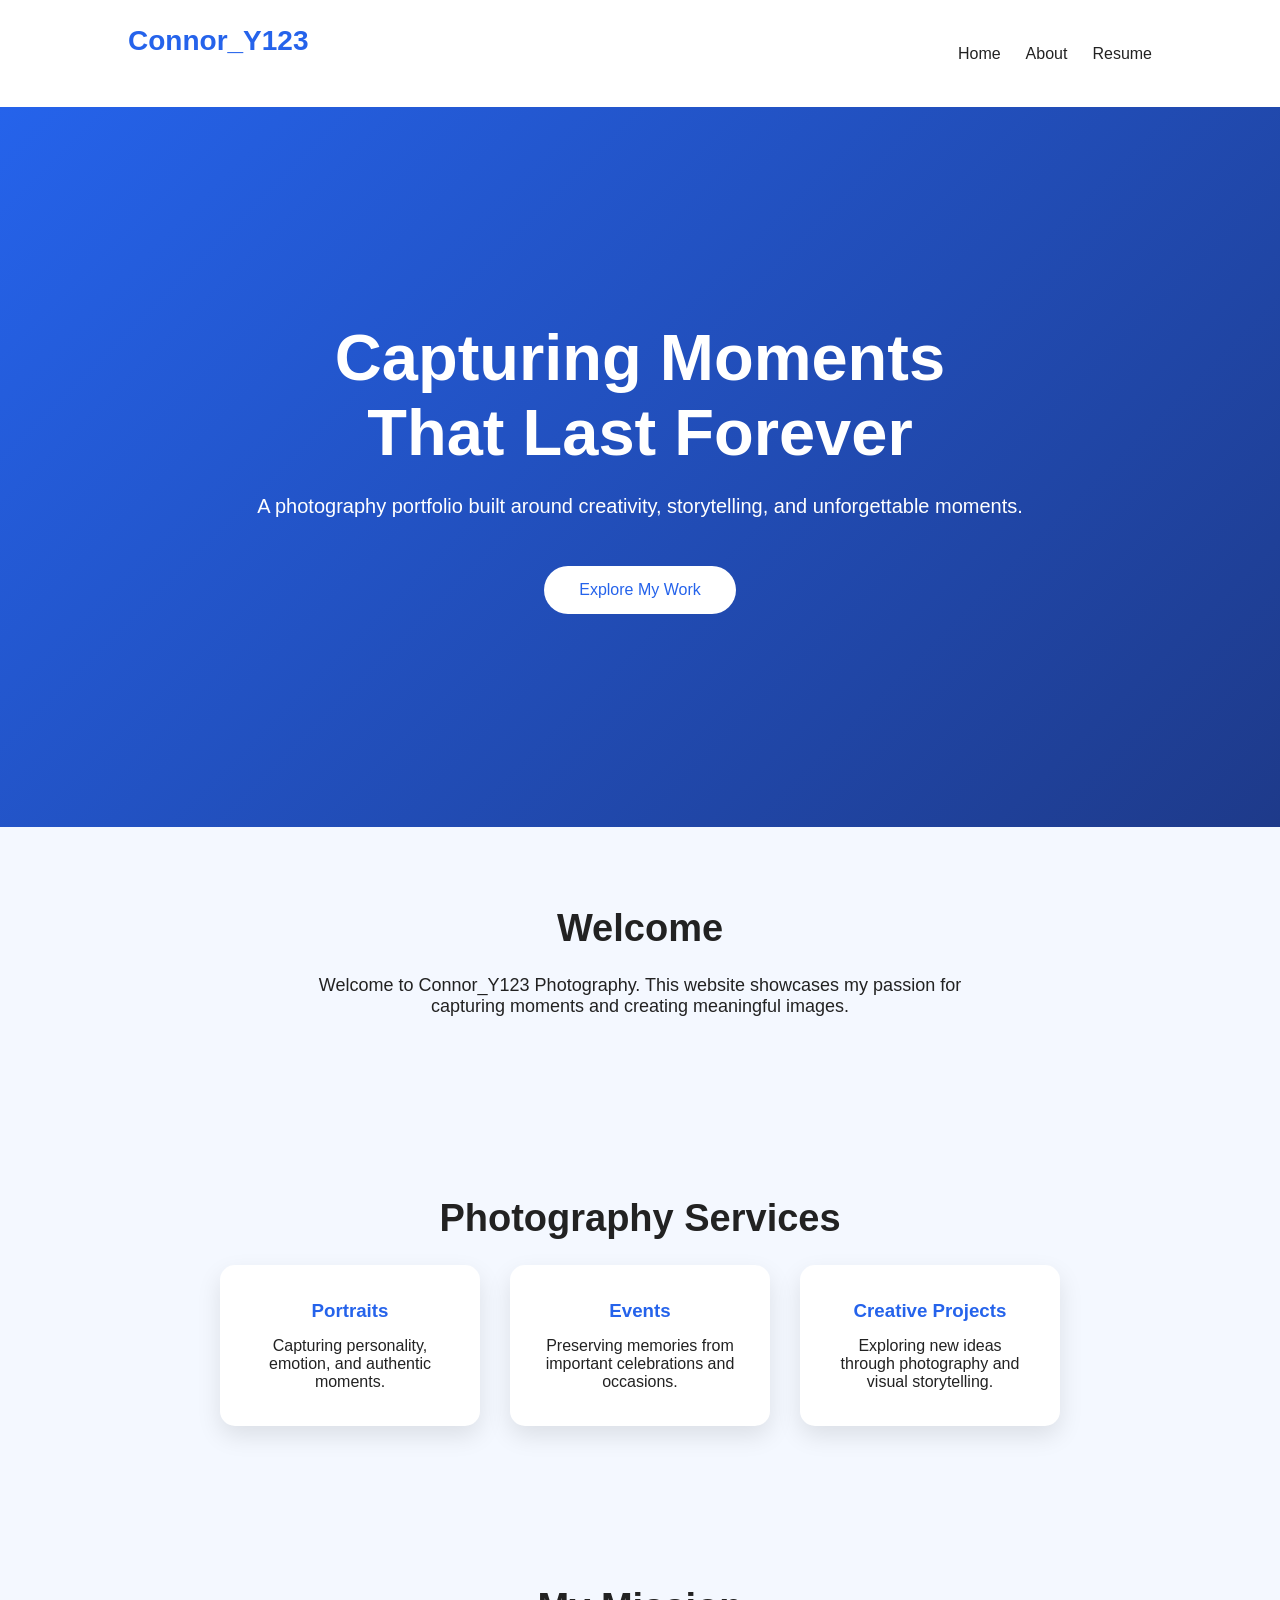
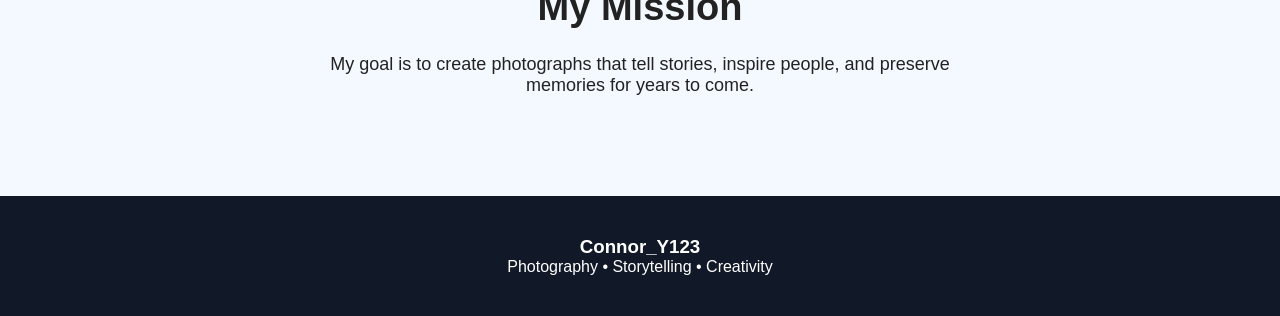
==== commit 2339796e: "Update index.html" ====
--- a/index.html
+++ b/index.html
@@ -2,25 +2,49 @@
 <html lang="en">
 
 <head>
+
     <meta charset="UTF-8">
     <meta name="viewport" content="width=device-width, initial-scale=1.0">
+
     <title>Connor_Y123 | Photography</title>
+
     <link rel="stylesheet" href="style.css">
+
 </head>
 
+
 <body>
 
+
 <header>
+
     <nav>
-        <h2 class="logo">Connor_Y123</h2>
+
+        <h2 class="logo">
+            Connor_Y123
+        </h2>
+
 
         <ul>
-            <li><a href="index.html">Home</a></li>
-            <li><a href="about.html">About</a></li>
-            <li><a href="resume.html">Resume</a></li>
+
+            <li>
+                <a href="index.html">Home</a>
+            </li>
+
+            <li>
+                <a href="about.html">About</a>
+            </li>
+
+            <li>
+                <a href="resume.html">Resume</a>
+            </li>
+
         </ul>
+
     </nav>
+
 </header>
+
 
 
 <section class="hero">
@@ -30,67 +54,154 @@
         That Last Forever
     </h1>
 
+
     <p>
-        Photography focused on storytelling,
-        creativity, and unforgettable memories.
-    </p>
+        A photography portfolio built around
+        creativity, storytelling, and unforgettable moments.
+    </p>
+
+
+    <br>
+
 
     <a href="about.html" class="button">
-        Learn More
+        Explore My Work
     </a>
 
-</section>
+
+</section>
+
 
 
 <section>
 
-    <h2>Welcome</h2>
+
+    <h2>
+        Welcome
+    </h2>
+
 
     <p class="text">
+
         Welcome to Connor_Y123 Photography.
-        Explore my work, experience, and passion
-        behind the camera.
-    </p>
-
-</section>
+        This website showcases my passion for capturing
+        moments and creating meaningful images.
+
+    </p>
+
+
+</section>
+
+
 
 
 <section class="services">
 
-    <h2>Photography</h2>
+
+    <h2>
+        Photography Services
+    </h2>
+
 
     <div class="cards">
 
+
         <div class="card">
-            <h3>Portraits</h3>
-            <p>Authentic photos that capture personality and emotion.</p>
+
+            <h3>
+                Portraits
+            </h3>
+
+
+            <p>
+                Capturing personality, emotion,
+                and authentic moments.
+            </p>
+
         </div>
 
+
+
+
         <div class="card">
-            <h3>Events</h3>
-            <p>Preserving important memories and special moments.</p>
+
+            <h3>
+                Events
+            </h3>
+
+
+            <p>
+                Preserving memories from important
+                celebrations and occasions.
+            </p>
+
         </div>
 
+
+
+
+
         <div class="card">
-            <h3>Creative Work</h3>
-            <p>Unique photography through imagination and storytelling.</p>
+
+            <h3>
+                Creative Projects
+            </h3>
+
+
+            <p>
+                Exploring new ideas through
+                photography and visual storytelling.
+            </p>
+
         </div>
 
+
     </div>
 
-</section>
+
+</section>
+
+
+
+
+<section>
+
+
+    <h2>
+        My Mission
+    </h2>
+
+
+    <p class="text">
+
+        My goal is to create photographs that
+        tell stories, inspire people, and preserve
+        memories for years to come.
+
+    </p>
+
+
+</section>
+
+
 
 
 <footer>
 
-    <h3>Connor_Y123</h3>
+    <h3>
+        Connor_Y123
+    </h3>
+
 
     <p>
         Photography • Storytelling • Creativity
     </p>
 
+
 </footer>
 
 
+
 </body>
+
 </html>
--- a/style.css
+++ b/style.css
@@ -1,404 +1,251 @@
-/* RESET */
-
-* {
-    margin: 0;
-    padding: 0;
-    box-sizing: border-box;
-}
-
-
-body {
-    font-family: Arial, Helvetica, sans-serif;
-    color: #1f2937;
-    background-color: white;
-    line-height: 1.6;
-}
-
-
-/* NAVBAR */
-
-header {
-    background-color: #0B1F3A;
-    padding: 20px 8%;
-}
-
-
-nav {
-    display: flex;
-    justify-content: space-between;
-    align-items: center;
-}
-
-
-.logo {
-    color: white;
-    font-size: 28px;
-}
-
-
-nav ul {
-    list-style: none;
-    display: flex;
-    gap: 25px;
-}
-
-
-nav ul li a {
-    color: white;
-    text-decoration: none;
-    font-size: 17px;
-    transition: 0.3s;
-}
-
-
-nav ul li a:hover {
-    color: #60a5fa;
-}
-
-
-
-/* BUTTON */
-
-.button {
-    display: inline-block;
-    margin-top: 25px;
-    padding: 12px 28px;
-
-    background-color: #2563EB;
-    color: white;
-
-    text-decoration: none;
-    border-radius: 30px;
-
-    transition: 0.3s;
-}
-
-
-.button:hover {
-    background-color: #1D4ED8;
-}
-
-
-
-/* HERO */
-
-.hero {
-
-    height: 85vh;
-
-    background:
-    linear-gradient(
-        rgba(11,31,58,0.75),
-        rgba(11,31,58,0.75)
-    ),
-    url("../images/hero.jpg");
-
-
-    background-size: cover;
-    background-position: center;
-
-    display: flex;
-    justify-content: center;
-    align-items: center;
-
-    text-align: center;
-
-}
-
-
-.hero-content {
-    color: white;
-    max-width: 750px;
-}
-
-
-.hero-content h2 {
-    font-size: 55px;
-    margin-bottom: 20px;
-}
-
-
-.hero-content p {
-    font-size: 20px;
-}
-
-
-
-/* GENERAL SECTIONS */
-
-section {
-    padding: 70px 10%;
-}
-
-
-.intro {
-    text-align: center;
-}
-
-
-.intro h2 {
-    color: #0B1F3A;
-    font-size: 36px;
-    margin-bottom: 20px;
-}
-
-
-.intro p {
-    max-width: 750px;
-    margin: auto;
-}
-
-
-
-/* FEATURE CARDS */
-
-.features {
-    background-color: #DBEAFE;
-
-    display: flex;
-    justify-content: center;
-    gap: 30px;
-}
-
-
-.card {
-
-    background-color: white;
-
-    width: 300px;
-
-    padding: 30px;
-
-    text-align: center;
-
-    border-radius: 15px;
-
-    box-shadow: 0px 5px 15px rgba(0,0,0,0.1);
-
-}
-
-
-.card h3 {
-    color: #2563EB;
-    margin-bottom: 15px;
-}
-
-
-
-/* CTA */
-
-.cta {
-
-    text-align: center;
-
-    background-color: #0B1F3A;
-
-    color: white;
-
-}
-
-
-.cta h2 {
-    font-size: 35px;
-    margin-bottom: 15px;
-}
-
-
-
-/* ABOUT PAGE */
-
-.about-hero {
-
-    background-color: #DBEAFE;
-
-    text-align: center;
-
-}
-
-
-.about-content {
-
-    max-width: 800px;
-
-    margin: auto;
-
-}
-
-
-.about-section {
-
-    text-align: center;
-
-}
-
-
-.about-section h2 {
-
-    color: #0B1F3A;
-
-    margin-bottom: 15px;
-
-}
-
-
-
-/* RESUME PAGE */
-
-.resume {
-
-    background-color: #f8fafc;
-
-}
-
-
-.resume-container {
-
-    max-width: 850px;
-
-    margin: auto;
-
-}
-
-
-.resume h2 {
-
-    text-align: center;
-
-    color: #0B1F3A;
-
-    font-size: 36px;
-
-}
-
-
-.resume-section {
-
-    background-color: white;
-
-    margin: 25px 0;
-
-    padding: 25px;
-
-    border-left: 5px solid #2563EB;
-
-    border-radius: 8px;
-
-}
-
-
-.resume-section h3 {
-
-    color: #2563EB;
-
-    margin-bottom: 10px;
-
-}
-
-
-.resume-section ul {
-
-    padding-left: 20px;
-
-}
-
-
-
-/* CONTACT PAGE */
-
-.contact {
-
-    text-align: center;
-
-}
-
-
-.contact form {
-
-    max-width: 600px;
-
-    margin: auto;
-
-}
-
-
-.contact input,
-.contact textarea {
-
-    width: 100%;
-
-    padding: 15px;
-
-    margin: 10px 0;
-
-    border: 1px solid #cbd5e1;
-
-    border-radius: 8px;
-
-    font-size: 16px;
-
-}
-
-
-.contact textarea {
-
-    height: 150px;
-
-}
-
-
-
-/* FOOTER */
-
-footer {
-
-    background-color: #0B1F3A;
-
-    color: white;
-
-    text-align: center;
-
-    padding: 20px;
-
-}
-
-
-
-/* MOBILE */
-
-@media(max-width:768px) {
-
-
-    nav {
-
-        flex-direction: column;
-
-        gap: 20px;
-
-    }
-
-
-    nav ul {
-
-        flex-direction: column;
-
-        text-align: center;
-
-    }
-
-
-    .hero-content h2 {
-
-        font-size: 38px;
-
-    }
-
-
-    .features {
-
-        flex-direction: column;
-
-        align-items: center;
-
-    }
-
-}
+*{
+    margin:0;
+    padding:0;
+    box-sizing:border-box;
+}
+
+
+body{
+
+    font-family:Arial, sans-serif;
+
+    background:#f4f8ff;
+
+    color:#222;
+
+}
+
+
+nav{
+
+    display:flex;
+
+    justify-content:space-between;
+
+    align-items:center;
+
+    padding:25px 10%;
+
+    background:white;
+
+}
+
+
+.logo{
+
+    color:#2563eb;
+
+    font-size:28px;
+
+}
+
+
+ul{
+
+    display:flex;
+
+    gap:25px;
+
+    list-style:none;
+
+}
+
+
+a{
+
+    text-decoration:none;
+
+    color:#222;
+
+}
+
+
+
+.hero{
+
+    height:80vh;
+
+    display:flex;
+
+    flex-direction:column;
+
+    justify-content:center;
+
+    align-items:center;
+
+    text-align:center;
+
+    color:white;
+
+    background:linear-gradient(
+        135deg,
+        #2563eb,
+        #1e3a8a
+    );
+
+}
+
+
+.hero h1{
+
+    font-size:65px;
+
+    margin-bottom:25px;
+
+}
+
+
+.hero p{
+
+    font-size:20px;
+
+    margin-bottom:30px;
+
+}
+
+
+
+.page-title{
+
+    background:#2563eb;
+
+    color:white;
+
+    text-align:center;
+
+    padding:100px 10%;
+
+}
+
+
+.page-title h1{
+
+    font-size:55px;
+
+}
+
+
+
+.button{
+
+    background:white;
+
+    color:#2563eb;
+
+    padding:15px 35px;
+
+    border-radius:30px;
+
+}
+
+
+
+section{
+
+    padding:80px 10%;
+
+    text-align:center;
+
+}
+
+
+
+h2{
+
+    margin-bottom:25px;
+
+    font-size:38px;
+
+}
+
+
+
+.text{
+
+    max-width:700px;
+
+    margin:20px auto;
+
+    font-size:18px;
+
+}
+
+
+
+.cards{
+
+    display:flex;
+
+    justify-content:center;
+
+    gap:30px;
+
+    flex-wrap:wrap;
+
+}
+
+
+
+.card{
+
+    background:white;
+
+    width:260px;
+
+    padding:35px;
+
+    border-radius:15px;
+
+    box-shadow:0 10px 25px rgba(0,0,0,.1);
+
+}
+
+
+
+.card h3{
+
+    color:#2563eb;
+
+    margin-bottom:15px;
+
+}
+
+
+
+.resume-box{
+
+    background:white;
+
+    max-width:800px;
+
+    margin:30px auto;
+
+    padding:35px;
+
+    border-radius:15px;
+
+    box-shadow:0 10px 25px rgba(0,0,0,.1);
+
+}
+
+
+
+.resume-box li{
+
+    margin:10px;
+
+}
+
+
+
+footer{
+
+    background:#111827;
+
+    color:white;
+
+    text-align:center;
+
+    padding:40px;
+
+}
